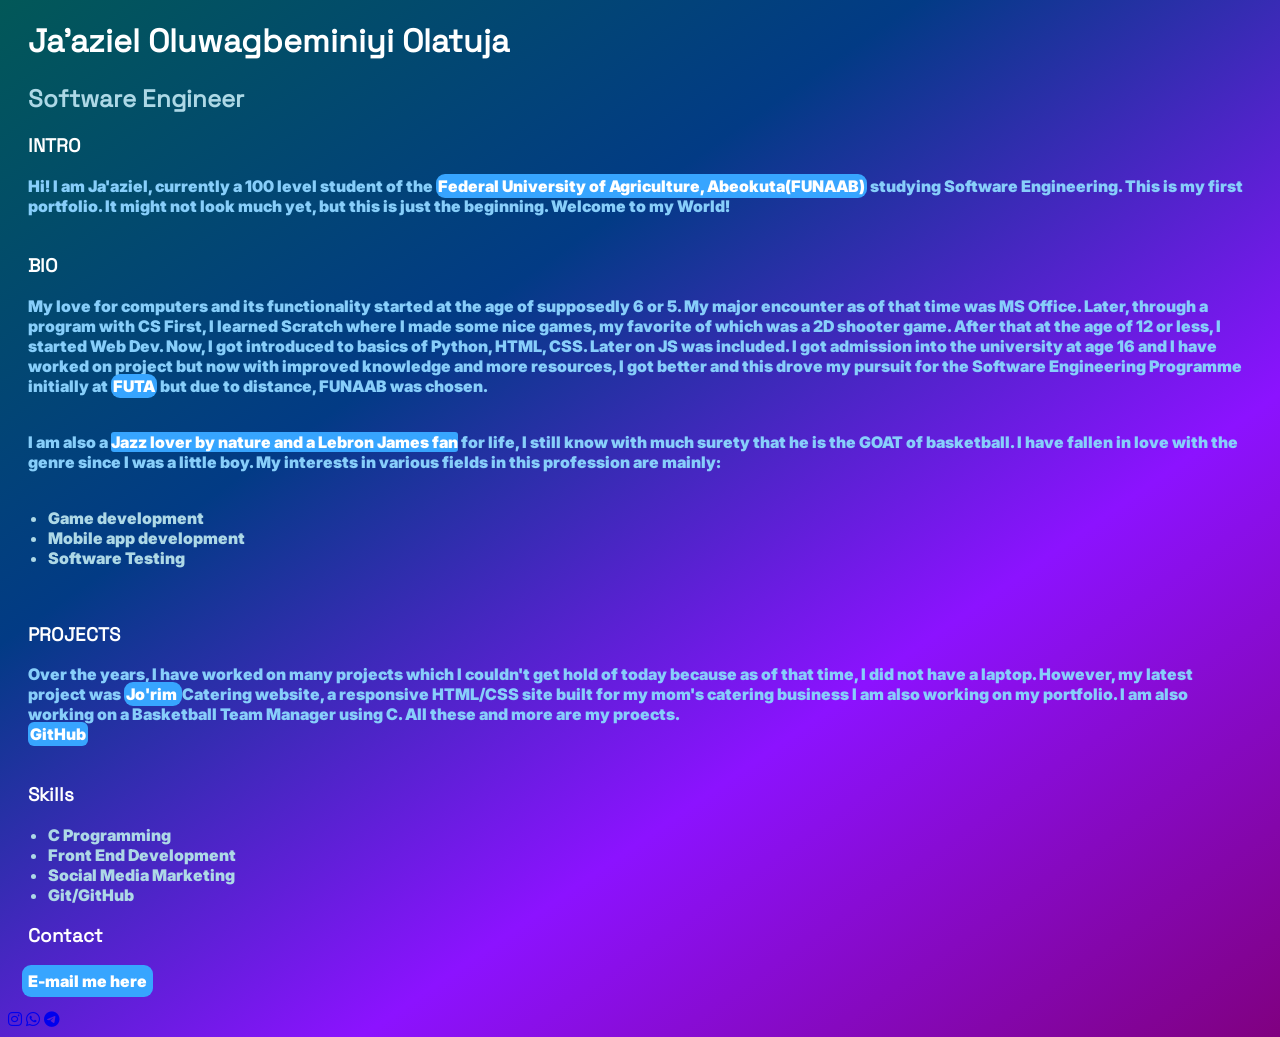
==== index.html @ e184168f "Update index.html" ====
<!doctype html>
<html lang="en">
  <head>
    <meta charset="UTF-8" />
    <meta name="viewport" content="width=device-width, initial-scale=1.0" />
    <title>My Portfolio.</title>
    <link rel="stylesheet" href="style.css" />
    <link rel="stylesheet" href="https://cdnjs.cloudflare.com/ajax/libs/font-awesome/6.5.1/css/all.min.css" />
  </head>
  <body>
    <h1>Ja'aziel Oluwagbeminiyi Olatuja</h1>
    <h2>Software Engineer</h2>
    <h3>INTRO</h3>
    <p>
      Hi! I am Ja'aziel, currently a 100 level student of the <a class="link" href="https://funaab.edu.ng" >Federal University
      of Agriculture, Abeokuta(FUNAAB)</a> studying Software Engineering. This is my first portfolio. 
      It might not look much yet, but this is just the beginning. Welcome to my World!
    </p>
    <h3>BIO</h3>
    <p>My love for computers and its functionality started at the age of supposedly 6 or 5. My major encounter as of that time was MS Office.
        Later, through a program with CS First, I learned Scratch where I made some nice games, my favorite of which was a 2D shooter game. After that at the age of 12 or less, I started Web Dev.
        Now, I got introduced to basics of Python, HTML, CSS. Later on JS was included. I got admission into the university at age 16 and I have worked on project but now with improved knowledge and more resources,
        I got better and this drove my pursuit for the Software Engineering Programme initially at <a class="link" href="https://futa.edu.ng">FUTA</a> but due to distance, FUNAAB was chosen.
    </p><p> I am also a <mark class="highlight">Jazz lover by nature and a Lebron James fan</mark> for life, I still know with much surety that he is the GOAT of basketball. I have fallen in love with the genre since I was a little boy. My interests in various fields in this profession are mainly:
        <ul>
            <li>Game development</li>
            <li>Mobile app development</li>
            <li>Software Testing</li>
        </ul>
    </p>
    <h3>PROJECTS</h3>
    <p>Over the years, I have worked on many projects which I couldn't get hold of today because as of that time, I did not have a laptop.
        However, my latest project was <a class="link" href="https://chinazum101.github.io/jorim-website/jorimhome.html">Jo'rim </a> Catering website, a responsive HTML/CSS site built for my mom's catering business I am also working on my 
        portfolio. I am also working on a Basketball Team Manager using C. All these and more are my proects.
            <br>  <a class="git" href="https://github.com/Chinazum101/">GitHub</a>

      </p>
    <h3>Skills</h3>
    <ul>
        <li>C Programming</li>
        <li>Front End Development</li>
        <li>Social Media Marketing</li>
        <li>Git/GitHub</li>
    </ul>
    <h3>Contact</h3>
      <button class="contact" onclick="window.location.href='mailto:olatujauyi10909@gmail.com?subject=Contact'">E-mail me here</button>
    <div class="socials">
      <a href="https://instagram.com/the_verdict0909" target="_blank" aria-label="Instagram">
        <i class="fab fa-instagram"></i></a>
        <a href="https://wa.me/2349157883306" target="_blank" aria-label="WhatsApp">
        <i class="fab fa-whatsapp"></i></a>
        <a href="https://t.me/Jazz_Man101" target="_blank" aria-label="Telegram">
        <i class="fab fa-telegram"></i></a>
        </div>
    </body>
  <script src="script.js"></script>
</html>
---- style.css ----
@font-face {
            font-family:'Inter Black' ;
            src: url(inter.24pt-black.ttf) format('truetype');
        }
        @font-face {
            font-family: 'Lato Black';
            src: url(Lato-Black.ttf) format('truetype');
        }
        @font-face {
            font-family: 'SpaceGrotesk Regular';
            src: url(SpaceGrotesk-Regular.ttf) format('truetype');
        }
        body{
            background: linear-gradient(145deg,rgb(2, 88, 88),rgb(2, 59, 133),rgb(140, 18, 255),purple);
            background-repeat: no-repeat;
        }
        h1{
            color: white;
            margin-left: 20px;
            font-family: 'SpaceGrotesk Regular', sans-serif;
        }
        h2{
            font-family: 'SpaceGrotesk Regular', sans-serif;
            margin-left: 20px;
            color: lightblue;
        }
        h3{
            font-family: 'SpaceGrotesk Regular', sans-serif;
            margin-left: 20px;
            color: white;
        }
        p{
           color: lightskyblue;
            padding: 0px 20px 20px 20px;
           font-family: 'Inter Black',sans-serif;
        }
        .link{
            text-decoration: none;
            color: white;
            background-color: rgb(55, 165, 255);
            border-radius: 9px;
            padding: 2px;
        }
        ul{
            color:lightblue;
            font-family: 'Inter Black',sans-serif;
            padding: none;
            margin: none;
        }
        .contact{
            border: none;
            background-color:  rgb(55, 165, 255);
            border-radius: 9px;
            padding: 6px;
            color: white;
            font-family: 'Inter Black',sans-serif;
            margin: 0px 0px 14px 14px;
            font-size: 12pt;
        }
        .highlight{
            background-color:  rgb(55, 165, 255);
            color: white;
            border-radius: 3px;
        }
        .git{
            text-decoration: none;
            background-color:  rgb(55, 165, 255);
            color: white;
            border-radius: 6px;
            font-family: 'Inter Black',sans-serif;
            padding: 2px;
            margin-top: 4px;
        }
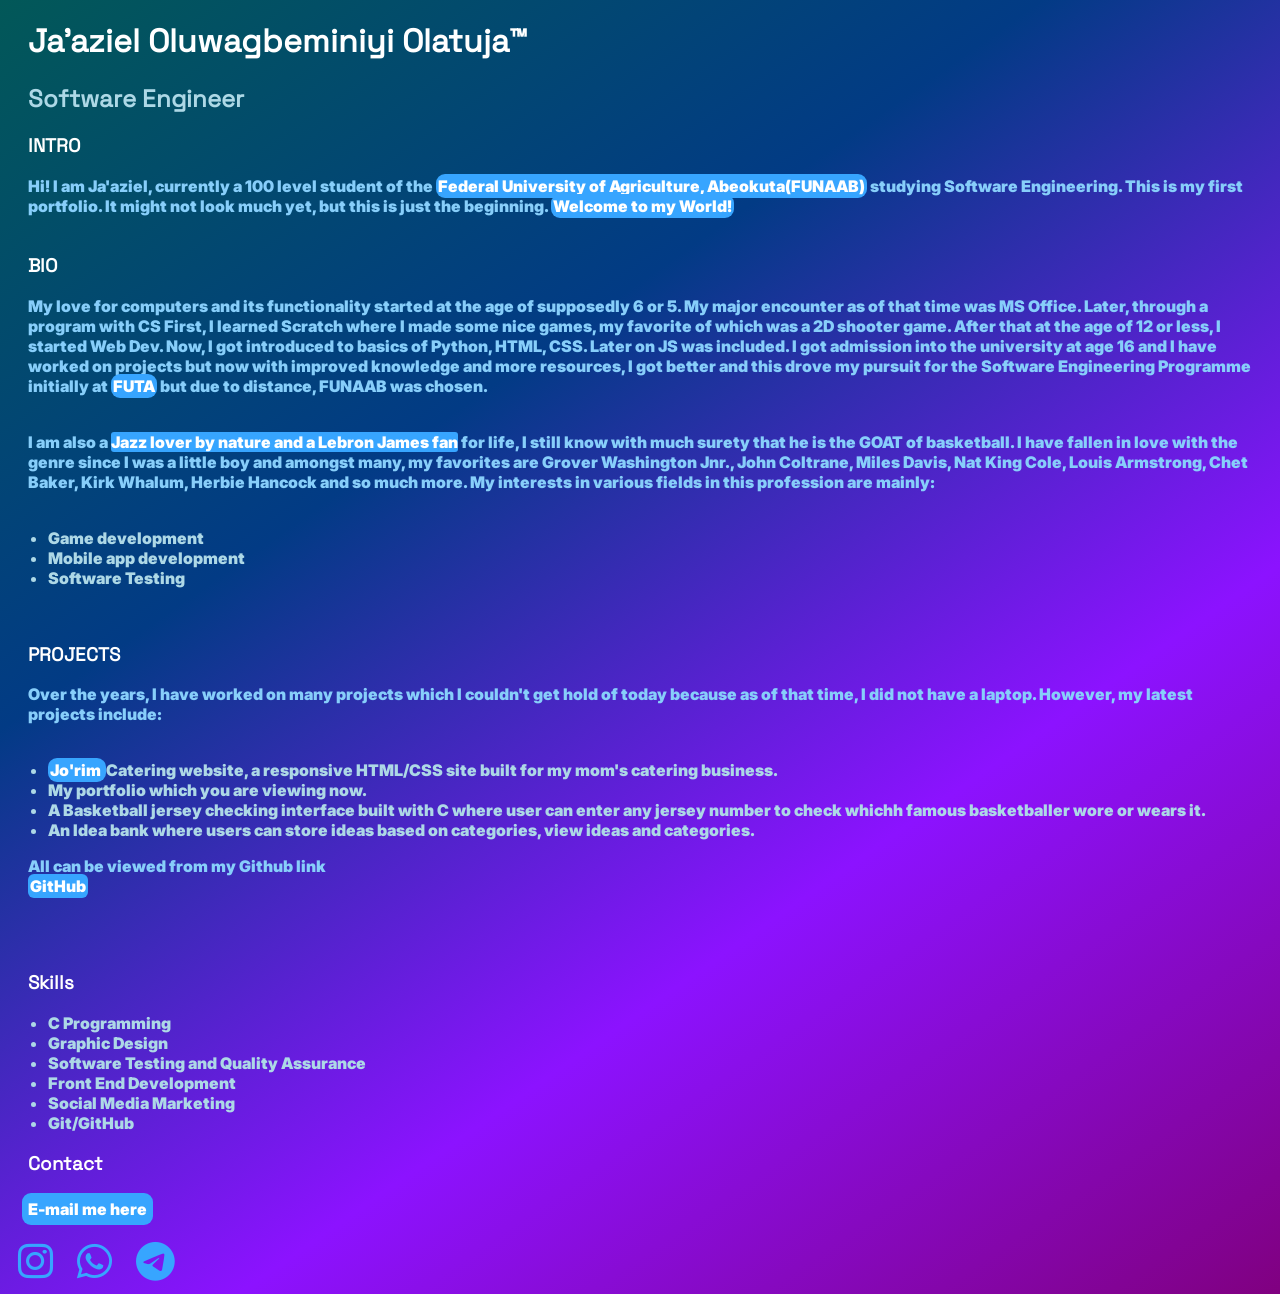
==== commit 5509d6a7: "Revise portfolio details and enhance project list Updated portfolio content, added new projects and " ====
--- a/index.html
+++ b/index.html
@@ -8,20 +8,21 @@
     <link rel="stylesheet" href="https://cdnjs.cloudflare.com/ajax/libs/font-awesome/6.5.1/css/all.min.css" />
   </head>
   <body>
-    <h1>Ja'aziel Oluwagbeminiyi Olatuja</h1>
+    <h1>Ja'aziel Oluwagbeminiyi Olatuja&#8482;</h1>
     <h2>Software Engineer</h2>
     <h3>INTRO</h3>
     <p>
       Hi! I am Ja'aziel, currently a 100 level student of the <a class="link" href="https://funaab.edu.ng" >Federal University
       of Agriculture, Abeokuta(FUNAAB)</a> studying Software Engineering. This is my first portfolio. 
-      It might not look much yet, but this is just the beginning. Welcome to my World!
+      It might not look much yet, but this is just the beginning. <a class="link" href="media.html">Welcome to my World!</a>
     </p>
     <h3>BIO</h3>
     <p>My love for computers and its functionality started at the age of supposedly 6 or 5. My major encounter as of that time was MS Office.
         Later, through a program with CS First, I learned Scratch where I made some nice games, my favorite of which was a 2D shooter game. After that at the age of 12 or less, I started Web Dev.
-        Now, I got introduced to basics of Python, HTML, CSS. Later on JS was included. I got admission into the university at age 16 and I have worked on project but now with improved knowledge and more resources,
+        Now, I got introduced to basics of Python, HTML, CSS. Later on JS was included. I got admission into the university at age 16 and I have worked on projects but now with improved knowledge and more resources,
         I got better and this drove my pursuit for the Software Engineering Programme initially at <a class="link" href="https://futa.edu.ng">FUTA</a> but due to distance, FUNAAB was chosen.
-    </p><p> I am also a <mark class="highlight">Jazz lover by nature and a Lebron James fan</mark> for life, I still know with much surety that he is the GOAT of basketball. I have fallen in love with the genre since I was a little boy. My interests in various fields in this profession are mainly:
+    </p><p> I am also a <mark class="highlight">Jazz lover by nature and a Lebron James fan</mark> for life, I still know with much surety that he is the GOAT of basketball. I have fallen in love with the genre since I was a little boy
+      and amongst many, my favorites are Grover Washington Jnr., John Coltrane, Miles Davis, Nat King Cole, Louis Armstrong, Chet Baker, Kirk Whalum, Herbie Hancock and so much more. My interests in various fields in this profession are mainly:
         <ul>
             <li>Game development</li>
             <li>Mobile app development</li>
@@ -30,14 +31,20 @@
     </p>
     <h3>PROJECTS</h3>
     <p>Over the years, I have worked on many projects which I couldn't get hold of today because as of that time, I did not have a laptop.
-        However, my latest project was <a class="link" href="https://chinazum101.github.io/jorim-website/jorimhome.html">Jo'rim </a> Catering website, a responsive HTML/CSS site built for my mom's catering business I am also working on my 
-        portfolio. I am also working on a Basketball Team Manager using C. All these and more are my proects.
-            <br>  <a class="git" href="https://github.com/Chinazum101/">GitHub</a>
+        However, my latest projects include: <ul>
+          <li><a class="link" href="https://chinazum101.github.io/jorim-website/jorimhome.html">Jo'rim </a> Catering website, a responsive HTML/CSS site built for my mom's catering business.</li>
+          <li>My portfolio which you are viewing now.</li>
+          <li>A Basketball jersey checking interface built with C where user can enter any jersey number to check whichh famous basketballer wore or wears it.</li>
+          <li>An Idea bank where users can store ideas based on categories, view ideas and categories.</li>
+        </ul> 
+            <p>All can be viewed from my Github link <br>  <a class="git" href="https://github.com/Chinazum101/">GitHub</a></p>
 
       </p>
     <h3>Skills</h3>
     <ul>
         <li>C Programming</li>
+        <li>Graphic Design</li>
+        <li>Software Testing and Quality Assurance</li>
         <li>Front End Development</li>
         <li>Social Media Marketing</li>
         <li>Git/GitHub</li>
@@ -45,7 +52,7 @@
     <h3>Contact</h3>
       <button class="contact" onclick="window.location.href='mailto:olatujauyi10909@gmail.com?subject=Contact'">E-mail me here</button>
     <div class="socials">
-      <a href="https://instagram.com/the_verdict0909" target="_blank" aria-label="Instagram">
+      <a href="https://instagram.com/ja_10909" target="_blank" aria-label="Instagram">
         <i class="fab fa-instagram"></i></a>
         <a href="https://wa.me/2349157883306" target="_blank" aria-label="WhatsApp">
         <i class="fab fa-whatsapp"></i></a>
--- a/style.css
+++ b/style.css
@@ -71,3 +71,10 @@
             padding: 2px;
             margin-top: 4px;
         }
+        .socials a{
+            font-size: 30pt;
+            margin: 0 10px;
+            color:inherit;
+            text-decoration: none;
+            color:rgb(55, 165, 255);
+                }
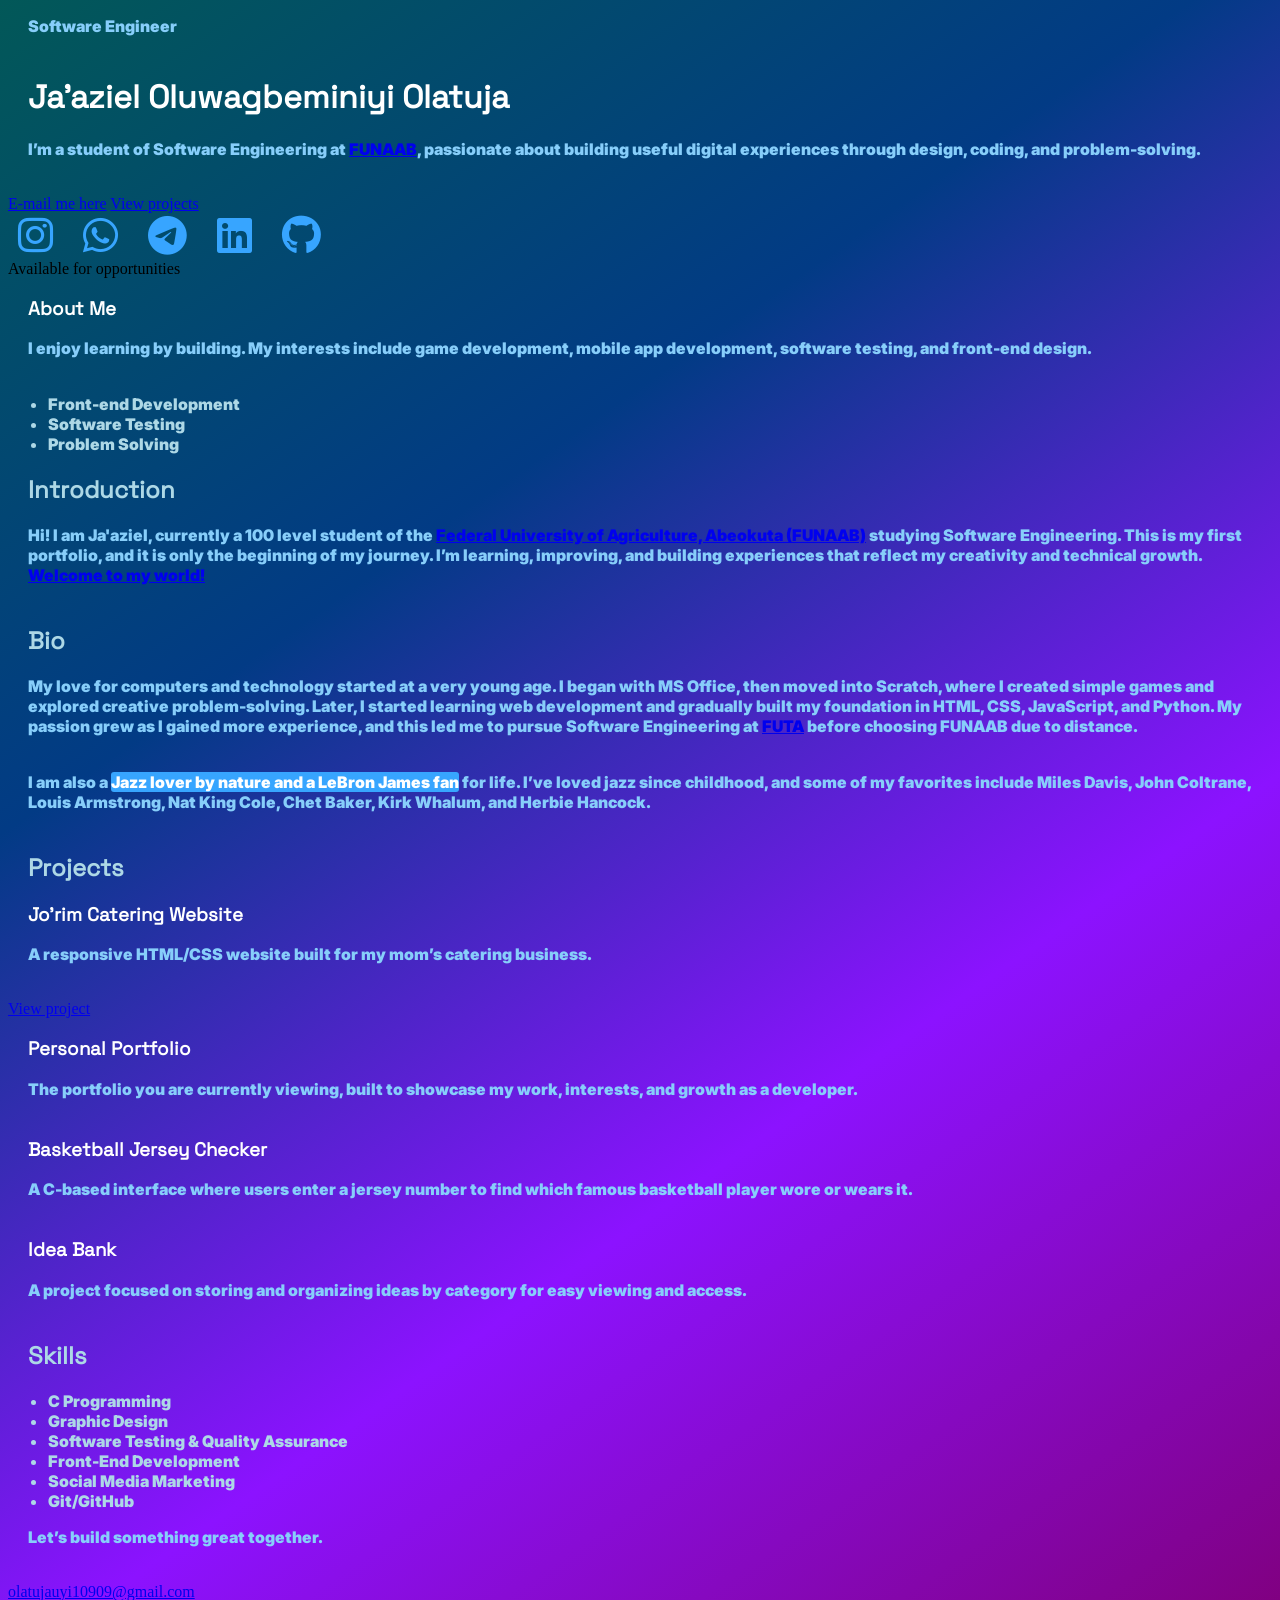
==== commit 88d4d726: "Revamp portfolio structure and content Updated the portfolio layout and content for better presentat" ====
--- a/index.html
+++ b/index.html
@@ -3,62 +3,170 @@
   <head>
     <meta charset="UTF-8" />
     <meta name="viewport" content="width=device-width, initial-scale=1.0" />
-    <title>My Portfolio.</title>
+    <title>Ja'aziel Olatuja | Software Engineer</title>
+    <meta
+      name="description"
+      content="Portfolio of Ja'aziel Oluwagbeminiyi Olatuja, Software Engineer."
+    />
     <link rel="stylesheet" href="style.css" />
-    <link rel="stylesheet" href="https://cdnjs.cloudflare.com/ajax/libs/font-awesome/6.5.1/css/all.min.css" />
+    <link
+      rel="stylesheet"
+      href="https://cdnjs.cloudflare.com/ajax/libs/font-awesome/6.5.1/css/all.min.css"
+    />
   </head>
   <body>
-    <h1>Ja'aziel Oluwagbeminiyi Olatuja&#8482;</h1>
-    <h2>Software Engineer</h2>
-    <h3>INTRO</h3>
-    <p>
-      Hi! I am Ja'aziel, currently a 100 level student of the <a class="link" href="https://funaab.edu.ng" >Federal University
-      of Agriculture, Abeokuta(FUNAAB)</a> studying Software Engineering. This is my first portfolio. 
-      It might not look much yet, but this is just the beginning. <a class="link" href="media.html">Welcome to my World!</a>
-    </p>
-    <h3>BIO</h3>
-    <p>My love for computers and its functionality started at the age of supposedly 6 or 5. My major encounter as of that time was MS Office.
-        Later, through a program with CS First, I learned Scratch where I made some nice games, my favorite of which was a 2D shooter game. After that at the age of 12 or less, I started Web Dev.
-        Now, I got introduced to basics of Python, HTML, CSS. Later on JS was included. I got admission into the university at age 16 and I have worked on projects but now with improved knowledge and more resources,
-        I got better and this drove my pursuit for the Software Engineering Programme initially at <a class="link" href="https://futa.edu.ng">FUTA</a> but due to distance, FUNAAB was chosen.
-    </p><p> I am also a <mark class="highlight">Jazz lover by nature and a Lebron James fan</mark> for life, I still know with much surety that he is the GOAT of basketball. I have fallen in love with the genre since I was a little boy
-      and amongst many, my favorites are Grover Washington Jnr., John Coltrane, Miles Davis, Nat King Cole, Louis Armstrong, Chet Baker, Kirk Whalum, Herbie Hancock and so much more. My interests in various fields in this profession are mainly:
-        <ul>
-            <li>Game development</li>
-            <li>Mobile app development</li>
+    <header class="hero">
+      <div class="container hero-inner">
+        <div class="hero-text">
+          <p class="eyebrow">Software Engineer</p>
+          <h1>Ja'aziel Oluwagbeminiyi Olatuja</h1>
+          <p class="intro">
+            I’m a student of Software Engineering at
+            <a class="inline-link" href="https://funaab.edu.ng" target="_blank"
+              >FUNAAB</a
+            >, passionate about building useful digital experiences through design,
+            coding, and problem-solving.
+          </p>
+
+          <div class="cta">
+            <a
+              class="btn btn-primary"
+              href="mailto:olatujauyi10909@gmail.com?subject=Contact"
+              >E-mail me here</a
+            >
+            <a class="btn btn-secondary" href="#projects">View projects</a>
+          </div>
+
+          <div class="socials">
+            <a href="https://instagram.com/ja_10909" target="_blank" aria-label="Instagram">
+              <i class="fab fa-instagram"></i>
+            </a>
+            <a href="https://wa.me/2349157883306" target="_blank" aria-label="WhatsApp">
+              <i class="fab fa-whatsapp"></i>
+            </a>
+            <a href="https://t.me/Jazz_Man101" target="_blank" aria-label="Telegram">
+              <i class="fab fa-telegram"></i>
+            </a>
+            <a href="https://linkedin.com/in/ja-aziel-olatuja-22b509301" target="_blank" aria-label="LinkedIn">
+              <i class="fab fa-linkedin"></i>
+            </a>
+            <a href="https://github.com/chinazum101/" target="_blank" aria-label="GitHub">
+              <i class="fab fa-github"></i>
+            </a>
+          </div>
+        </div>
+
+        <div class="hero-card">
+          <div class="badge">Available for opportunities</div>
+          <h3>About Me</h3>
+          <p>
+            I enjoy learning by building. My interests include game development,
+            mobile app development, software testing, and front-end design.
+          </p>
+          <ul>
+            <li>Front-end Development</li>
             <li>Software Testing</li>
+            <li>Problem Solving</li>
+          </ul>
+        </div>
+      </div>
+    </header>
+
+    <main class="container">
+      <section class="section">
+        <h2>Introduction</h2>
+        <p>
+          Hi! I am Ja'aziel, currently a 100 level student of the
+          <a class="inline-link" href="https://funaab.edu.ng" target="_blank"
+            >Federal University of Agriculture, Abeokuta (FUNAAB)</a
+          >
+          studying Software Engineering. This is my first portfolio, and it is only
+          the beginning of my journey. I’m learning, improving, and building
+          experiences that reflect my creativity and technical growth.
+          <a class="inline-link" href="media.html">Welcome to my world!</a>
+        </p>
+      </section>
+
+      <section class="section">
+        <h2>Bio</h2>
+        <p>
+          My love for computers and technology started at a very young age. I
+          began with MS Office, then moved into Scratch, where I created simple
+          games and explored creative problem-solving. Later, I started learning
+          web development and gradually built my foundation in HTML, CSS, JavaScript,
+          and Python. My passion grew as I gained more experience, and this led me
+          to pursue Software Engineering at
+          <a class="inline-link" href="https://futa.edu.ng" target="_blank">FUTA</a>
+          before choosing FUNAAB due to distance.
+        </p>
+
+        <p>
+          I am also a
+          <mark class="highlight">Jazz lover by nature and a LeBron James fan</mark>
+          for life. I’ve loved jazz since childhood, and some of my favorites include
+          Miles Davis, John Coltrane, Louis Armstrong, Nat King Cole, Chet Baker,
+          Kirk Whalum, and Herbie Hancock.
+        </p>
+      </section>
+
+      <section id="projects" class="section">
+        <h2>Projects</h2>
+
+        <div class="projects">
+          <article class="project-card">
+            <h3>Jo'rim Catering Website</h3>
+            <p>
+              A responsive HTML/CSS website built for my mom’s catering business.
+            </p>
+            <a class="project-link" href="https://chinazum101.github.io/jorim-website/jorimhome.html" target="_blank">
+              View project
+            </a>
+          </article>
+
+          <article class="project-card">
+            <h3>Personal Portfolio</h3>
+            <p>
+              The portfolio you are currently viewing, built to showcase my work,
+              interests, and growth as a developer.
+            </p>
+          </article>
+
+          <article class="project-card">
+            <h3>Basketball Jersey Checker</h3>
+            <p>
+              A C-based interface where users enter a jersey number to find which
+              famous basketball player wore or wears it.
+            </p>
+          </article>
+
+          <article class="project-card">
+            <h3>Idea Bank</h3>
+            <p>
+              A project focused on storing and organizing ideas by category for easy
+              viewing and access.
+            </p>
+          </article>
+        </div>
+      </section>
+
+      <section class="section">
+        <h2>Skills</h2>
+        <ul class="skills">
+          <li>C Programming</li>
+          <li>Graphic Design</li>
+          <li>Software Testing & Quality Assurance</li>
+          <li>Front-End Development</li>
+          <li>Social Media Marketing</li>
+          <li>Git/GitHub</li>
         </ul>
-    </p>
-    <h3>PROJECTS</h3>
-    <p>Over the years, I have worked on many projects which I couldn't get hold of today because as of that time, I did not have a laptop.
-        However, my latest projects include: <ul>
-          <li><a class="link" href="https://chinazum101.github.io/jorim-website/jorimhome.html">Jo'rim </a> Catering website, a responsive HTML/CSS site built for my mom's catering business.</li>
-          <li>My portfolio which you are viewing now.</li>
-          <li>A Basketball jersey checking interface built with C where user can enter any jersey number to check whichh famous basketballer wore or wears it.</li>
-          <li>An Idea bank where users can store ideas based on categories, view ideas and categories.</li>
-        </ul> 
-            <p>All can be viewed from my Github link <br>  <a class="git" href="https://github.com/Chinazum101/">GitHub</a></p>
+      </section>
+    </main>
 
-      </p>
-    <h3>Skills</h3>
-    <ul>
-        <li>C Programming</li>
-        <li>Graphic Design</li>
-        <li>Software Testing and Quality Assurance</li>
-        <li>Front End Development</li>
-        <li>Social Media Marketing</li>
-        <li>Git/GitHub</li>
-    </ul>
-    <h3>Contact</h3>
-      <button class="contact" onclick="window.location.href='mailto:olatujauyi10909@gmail.com?subject=Contact'">E-mail me here</button>
-    <div class="socials">
-      <a href="https://instagram.com/ja_10909" target="_blank" aria-label="Instagram">
-        <i class="fab fa-instagram"></i></a>
-        <a href="https://wa.me/2349157883306" target="_blank" aria-label="WhatsApp">
-        <i class="fab fa-whatsapp"></i></a>
-        <a href="https://t.me/Jazz_Man101" target="_blank" aria-label="Telegram">
-        <i class="fab fa-telegram"></i></a>
-        </div>
-    </body>
-  <script src="script.js"></script>
+    <footer class="footer">
+      <p>Let’s build something great together.</p>
+      <a href="mailto:olatujauyi10909@gmail.com?subject=Contact">olatujauyi10909@gmail.com</a>
+    </footer>
+
+    <script src="script.js"></script>
+  </body>
 </html>
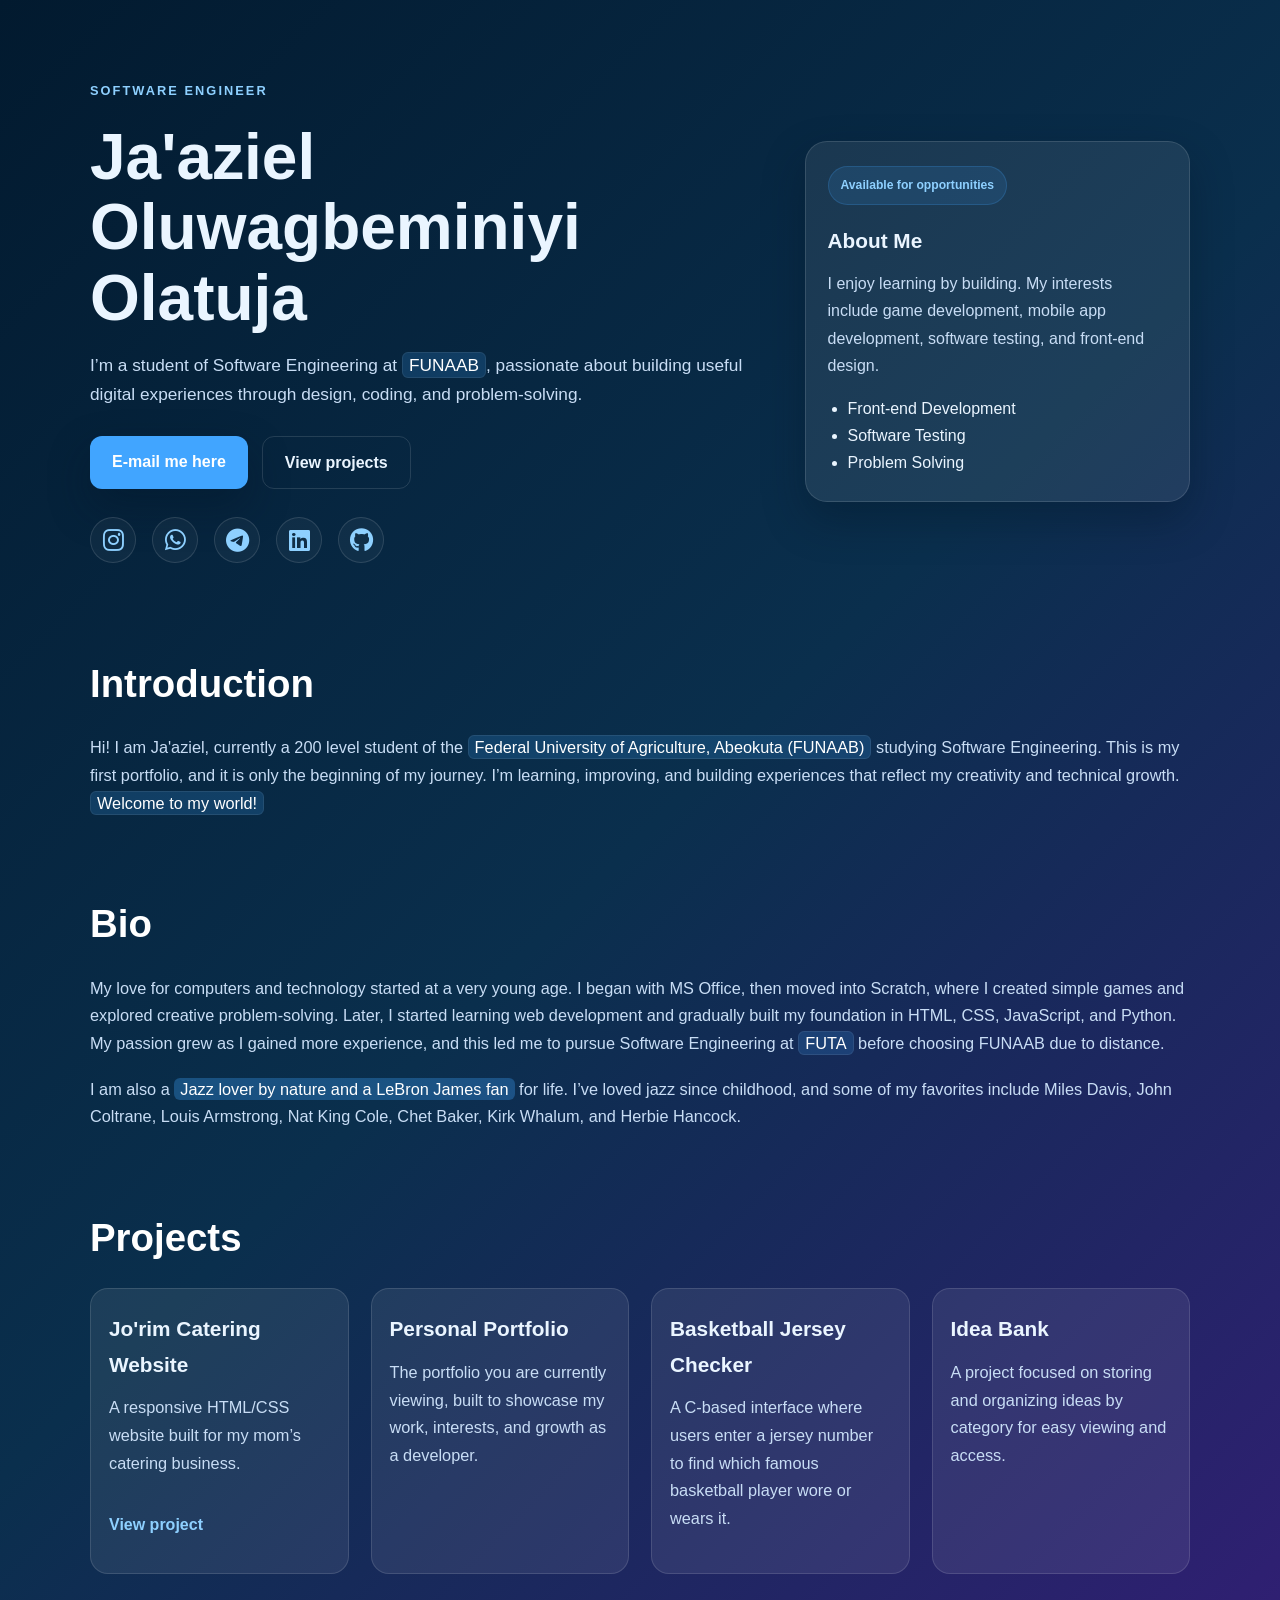
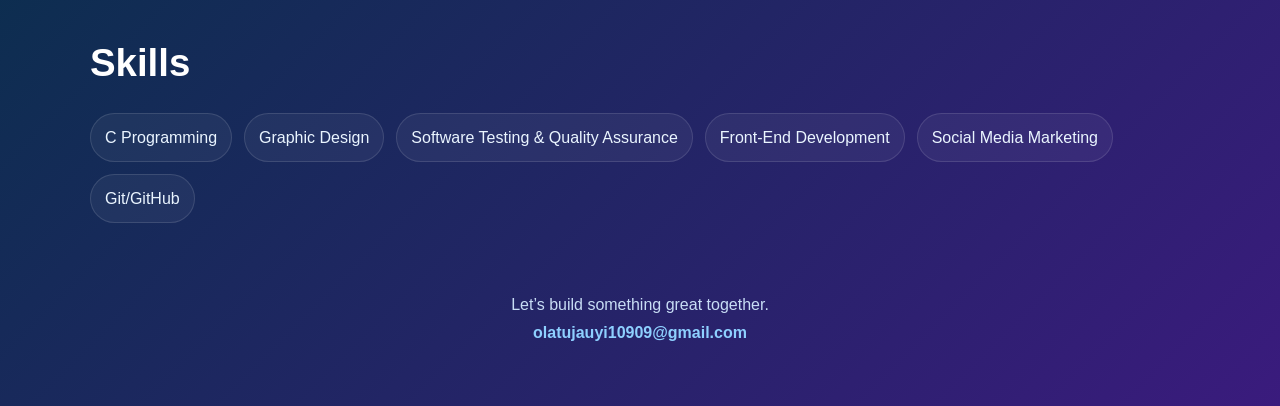
==== commit 591dd675: "Fix HTML formatting and update content" ====
--- a/index.html
+++ b/index.html
@@ -76,7 +76,7 @@
       <section class="section">
         <h2>Introduction</h2>
         <p>
-          Hi! I am Ja'aziel, currently a 100 level student of the
+          Hi! I am Ja'aziel, currently a 200 level student of the
           <a class="inline-link" href="https://funaab.edu.ng" target="_blank"
             >Federal University of Agriculture, Abeokuta (FUNAAB)</a
           >
--- a/style.css
+++ b/style.css
@@ -1,80 +1,276 @@
-        @font-face {
-            font-family:'Inter Black' ;
-            src: url(inter.24pt-black.ttf) format('truetype');
-        }
-        @font-face {
-            font-family: 'Lato Black';
-            src: url(Lato-Black.ttf) format('truetype');
-        }
-        @font-face {
-            font-family: 'SpaceGrotesk Regular';
-            src: url(SpaceGrotesk-Regular.ttf) format('truetype');
-        }
-        body{
-            background: linear-gradient(145deg,rgb(2, 88, 88),rgb(2, 59, 133),rgb(140, 18, 255),purple);
-            background-repeat: no-repeat;
-        }
-        h1{
-            color: white;
-            margin-left: 20px;
-            font-family: 'SpaceGrotesk Regular', sans-serif;
-        }
-        h2{
-            font-family: 'SpaceGrotesk Regular', sans-serif;
-            margin-left: 20px;
-            color: lightblue;
-        }
-        h3{
-            font-family: 'SpaceGrotesk Regular', sans-serif;
-            margin-left: 20px;
-            color: white;
-        }
-        p{
-           color: lightskyblue;
-            padding: 0px 20px 20px 20px;
-           font-family: 'Inter Black',sans-serif;
-        }
-        .link{
-            text-decoration: none;
-            color: white;
-            background-color: rgb(55, 165, 255);
-            border-radius: 9px;
-            padding: 2px;
-        }
-        ul{
-            color:lightblue;
-            font-family: 'Inter Black',sans-serif;
-            padding: none;
-            margin: none;
-        }
-        .contact{
-            border: none;
-            background-color:  rgb(55, 165, 255);
-            border-radius: 9px;
-            padding: 6px;
-            color: white;
-            font-family: 'Inter Black',sans-serif;
-            margin: 0px 0px 14px 14px;
-            font-size: 12pt;
-        }
-        .highlight{
-            background-color:  rgb(55, 165, 255);
-            color: white;
-            border-radius: 3px;
-        }
-        .git{
-            text-decoration: none;
-            background-color:  rgb(55, 165, 255);
-            color: white;
-            border-radius: 6px;
-            font-family: 'Inter Black',sans-serif;
-            padding: 2px;
-            margin-top: 4px;
-        }
-        .socials a{
-            font-size: 30pt;
-            margin: 0 10px;
-            color:inherit;
-            text-decoration: none;
-            color:rgb(55, 165, 255);
-                }
+* {
+  box-sizing: border-box;
+  margin: 0;
+  padding: 0;
+}
+
+:root {
+  --bg-dark: #071a2d;
+  --bg-mid: #0d2a49;
+  --primary: #41a5ff;
+  --primary-light: #8ed0ff;
+  --text: #eaf5ff;
+  --muted: #c8ddf5;
+  --card: rgba(255, 255, 255, 0.08);
+  --border: rgba(255, 255, 255, 0.12);
+  --shadow: 0 18px 40px rgba(4, 20, 37, 0.35);
+}
+
+html {
+  scroll-behavior: smooth;
+}
+
+body {
+  font-family: "Segoe UI", Tahoma, Geneva, Verdana, sans-serif;
+  background: linear-gradient(135deg, #021a2f, #0a2f4d 45%, #3a1b7d 100%);
+  color: var(--text);
+  line-height: 1.7;
+}
+
+a {
+  color: inherit;
+  text-decoration: none;
+}
+
+.container {
+  width: min(1100px, 90%);
+  margin: 0 auto;
+}
+
+.hero {
+  padding: 80px 0 60px;
+}
+
+.hero-inner {
+  display: grid;
+  grid-template-columns: 1.4fr 0.8fr;
+  align-items: center;
+  gap: 40px;
+}
+
+.eyebrow {
+  color: var(--primary-light);
+  text-transform: uppercase;
+  letter-spacing: 0.16em;
+  font-size: 0.8rem;
+  font-weight: 700;
+  margin-bottom: 20px;
+}
+
+h1 {
+  font-size: clamp(2.2rem, 5vw, 4rem);
+  line-height: 1.1;
+  margin-bottom: 18px;
+}
+
+h2 {
+  font-size: clamp(1.7rem, 3vw, 2.4rem);
+  margin-bottom: 18px;
+  color: #ffffff;
+}
+
+h3 {
+  font-size: 1.3rem;
+  margin-bottom: 12px;
+}
+
+.intro {
+  max-width: 680px;
+  font-size: 1.08rem;
+  color: var(--muted);
+  margin-bottom: 26px;
+}
+
+.inline-link {
+  color: #ffffff;
+  background: rgba(65, 165, 255, 0.18);
+  padding: 2px 6px;
+  border-radius: 6px;
+  border: 1px solid rgba(255, 255, 255, 0.08);
+}
+
+.cta {
+  display: flex;
+  flex-wrap: wrap;
+  gap: 14px;
+  margin-bottom: 28px;
+}
+
+.btn {
+  display: inline-block;
+  padding: 12px 22px;
+  border-radius: 12px;
+  font-weight: 600;
+  transition: 0.25s ease;
+}
+
+.btn-primary {
+  background: var(--primary);
+  color: white;
+  box-shadow: var(--shadow);
+}
+
+.btn-primary:hover {
+  transform: translateY(-2px);
+  background: #2f96ef;
+}
+
+.btn-secondary {
+  background: transparent;
+  color: var(--text);
+  border: 1px solid var(--border);
+}
+
+.btn-secondary:hover {
+  background: rgba(255, 255, 255, 0.06);
+}
+
+.socials {
+  display: flex;
+  flex-wrap: wrap;
+  gap: 16px;
+  align-items: center;
+}
+
+.socials a {
+  width: 46px;
+  height: 46px;
+  display: inline-flex;
+  align-items: center;
+  justify-content: center;
+  font-size: 1.5rem;
+  color: var(--primary-light);
+  background: rgba(255, 255, 255, 0.04);
+  border: 1px solid var(--border);
+  border-radius: 50%;
+  transition: 0.25s ease;
+}
+
+.socials a:hover {
+  transform: translateY(-2px);
+  color: white;
+  border-color: rgba(255, 255, 255, 0.2);
+  background: rgba(65, 165, 255, 0.12);
+}
+
+.hero-card {
+  background: var(--card);
+  border: 1px solid var(--border);
+  border-radius: 22px;
+  padding: 24px 22px;
+  box-shadow: var(--shadow);
+}
+
+.badge {
+  display: inline-block;
+  background: rgba(65, 165, 255, 0.12);
+  color: var(--primary-light);
+  border: 1px solid rgba(65, 165, 255, 0.2);
+  font-size: 0.76rem;
+  font-weight: 700;
+  padding: 8px 12px;
+  border-radius: 999px;
+  margin-bottom: 18px;
+}
+
+.hero-card p,
+.section p,
+.project-card p,
+.footer p {
+  color: var(--muted);
+}
+
+.hero-card ul {
+  margin-top: 16px;
+  padding-left: 20px;
+  color: var(--text);
+}
+
+.section {
+  padding: 28px 0;
+}
+
+.section p {
+  margin-bottom: 18px;
+  font-size: 1.02rem;
+}
+
+.highlight {
+  background: rgba(65, 165, 255, 0.3);
+  color: white;
+  border-radius: 6px;
+  padding: 2px 6px;
+}
+
+.projects {
+  display: grid;
+  grid-template-columns: repeat(auto-fit, minmax(220px, 1fr));
+  gap: 22px;
+  margin-top: 16px;
+}
+
+.project-card {
+  background: var(--card);
+  border: 1px solid var(--border);
+  border-radius: 18px;
+  padding: 22px 18px;
+  transition: 0.25s ease;
+}
+
+.project-card:hover {
+  transform: translateY(-4px);
+  border-color: rgba(255, 255, 255, 0.18);
+}
+
+.project-link {
+  display: inline-block;
+  margin-top: 16px;
+  color: var(--primary-light);
+  font-weight: 700;
+}
+
+.skills {
+  display: flex;
+  flex-wrap: wrap;
+  gap: 12px;
+  list-style: none;
+  margin-top: 10px;
+}
+
+.skills li {
+  background: rgba(255, 255, 255, 0.05);
+  border: 1px solid var(--border);
+  border-radius: 999px;
+  padding: 10px 14px;
+  color: var(--text);
+}
+
+.footer {
+  text-align: center;
+  padding: 40px 20px 60px;
+}
+
+.footer a {
+  color: var(--primary-light);
+  font-weight: 600;
+}
+
+@media (max-width: 768px) {
+  .hero-inner {
+    grid-template-columns: 1fr;
+  }
+
+  .hero {
+    padding-top: 50px;
+  }
+
+  .cta {
+    flex-direction: column;
+    align-items: flex-start;
+  }
+
+  .btn {
+    width: 100%;
+    text-align: center;
+  }
+}
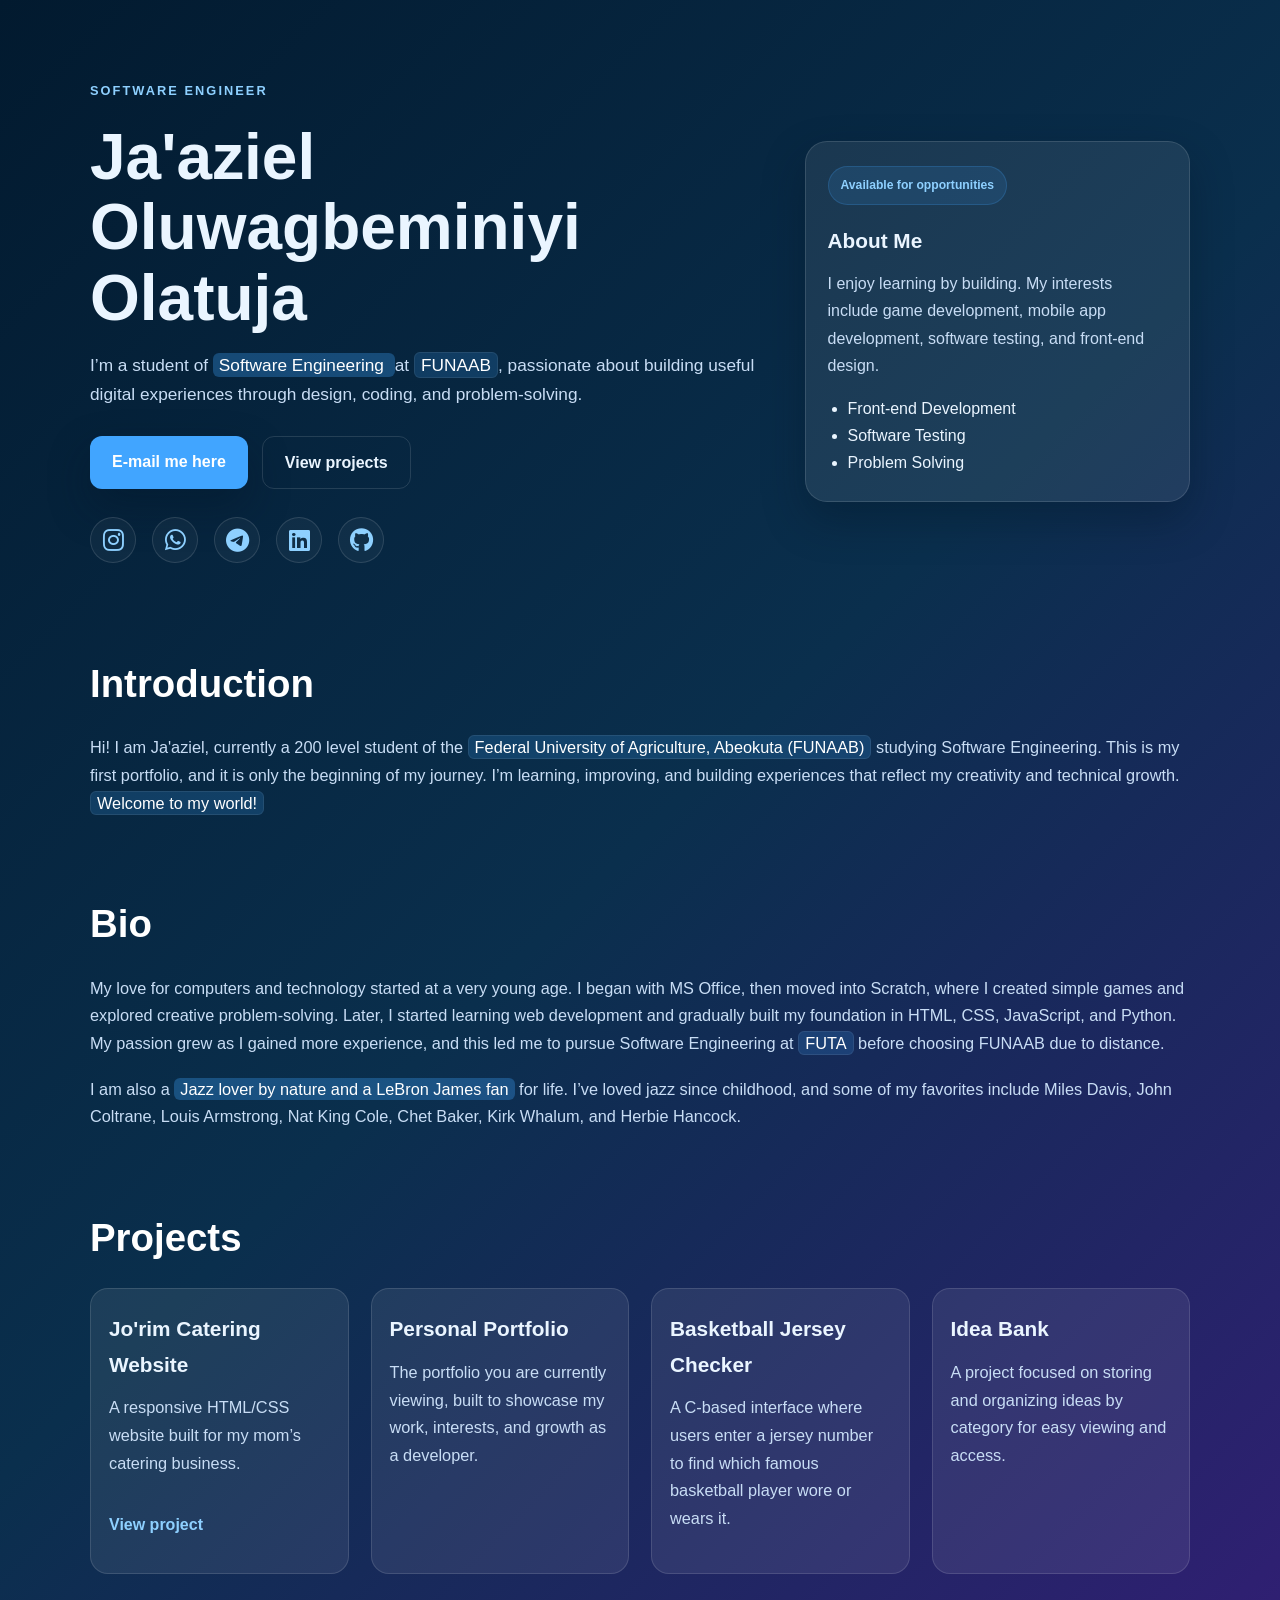
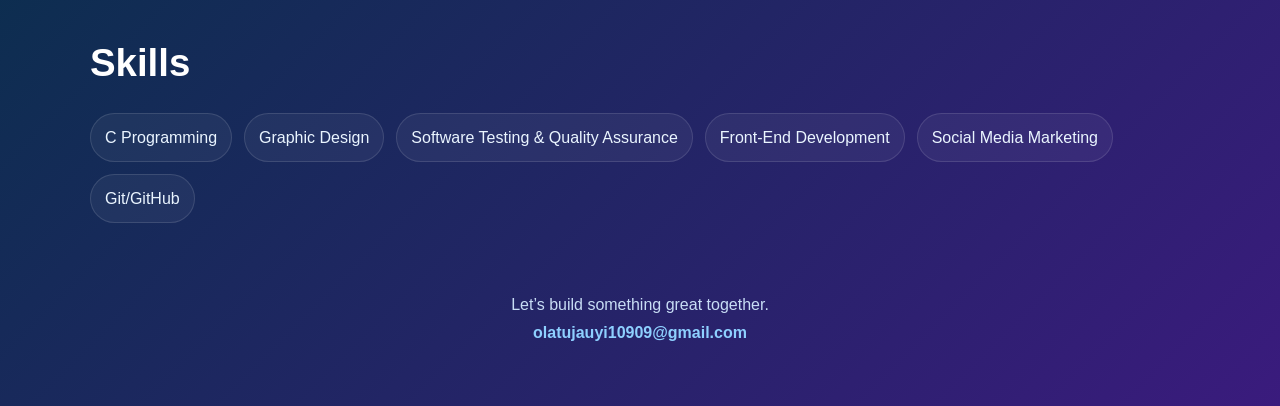
==== commit f2fd9221: "Fix HTML formatting and structure" ====
--- a/index.html
+++ b/index.html
@@ -21,7 +21,7 @@
           <p class="eyebrow">Software Engineer</p>
           <h1>Ja'aziel Oluwagbeminiyi Olatuja</h1>
           <p class="intro">
-            I’m a student of Software Engineering at
+            I’m a student of <mark class="highlight"> Software Engineering </mark> at
             <a class="inline-link" href="https://funaab.edu.ng" target="_blank"
               >FUNAAB</a
             >, passionate about building useful digital experiences through design,
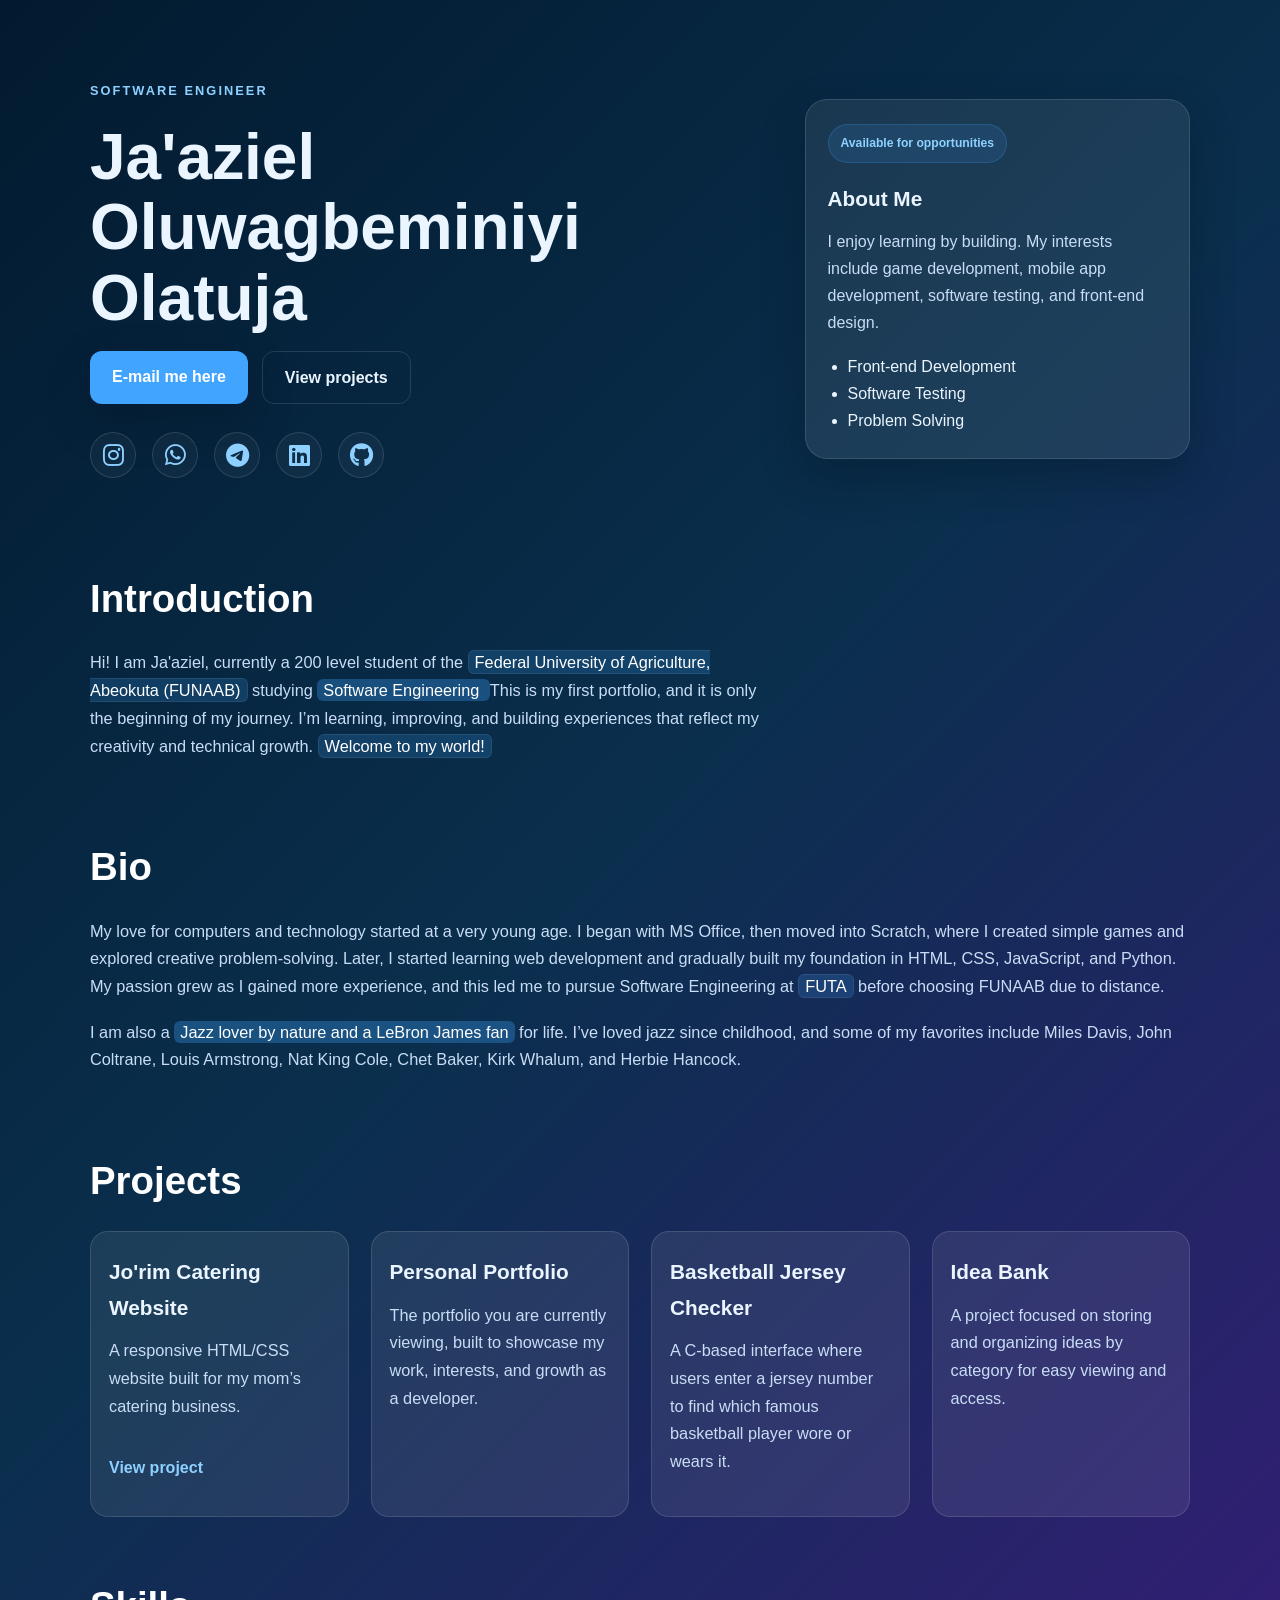
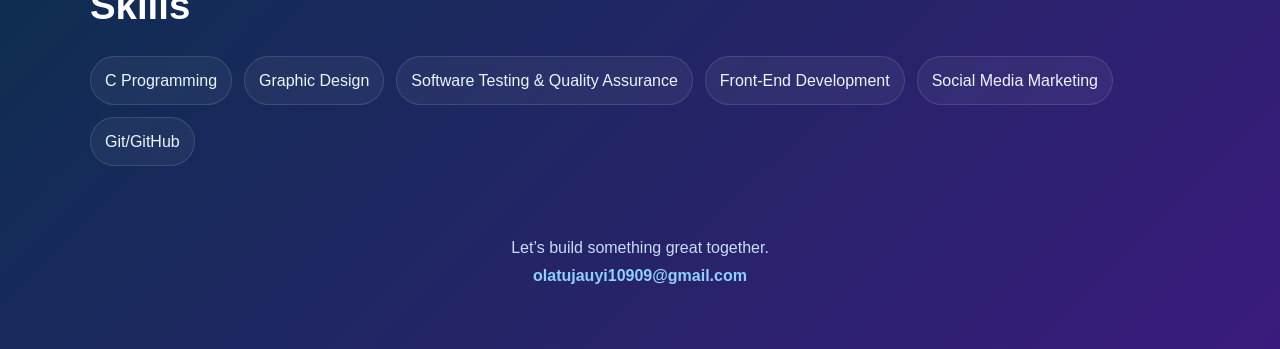
==== commit 45c7c4a5: "Update index.html" ====
--- a/index.html
+++ b/index.html
@@ -20,14 +20,6 @@
         <div class="hero-text">
           <p class="eyebrow">Software Engineer</p>
           <h1>Ja'aziel Oluwagbeminiyi Olatuja</h1>
-          <p class="intro">
-            I’m a student of <mark class="highlight"> Software Engineering </mark> at
-            <a class="inline-link" href="https://funaab.edu.ng" target="_blank"
-              >FUNAAB</a
-            >, passionate about building useful digital experiences through design,
-            coding, and problem-solving.
-          </p>
-
           <div class="cta">
             <a
               class="btn btn-primary"
@@ -75,12 +67,12 @@
     <main class="container">
       <section class="section">
         <h2>Introduction</h2>
-        <p>
+        <p class="intro">
           Hi! I am Ja'aziel, currently a 200 level student of the
           <a class="inline-link" href="https://funaab.edu.ng" target="_blank"
             >Federal University of Agriculture, Abeokuta (FUNAAB)</a
           >
-          studying Software Engineering. This is my first portfolio, and it is only
+          studying <mark class="highlight"> Software Engineering </mark> This is my first portfolio, and it is only
           the beginning of my journey. I’m learning, improving, and building
           experiences that reflect my creativity and technical growth.
           <a class="inline-link" href="media.html">Welcome to my world!</a>
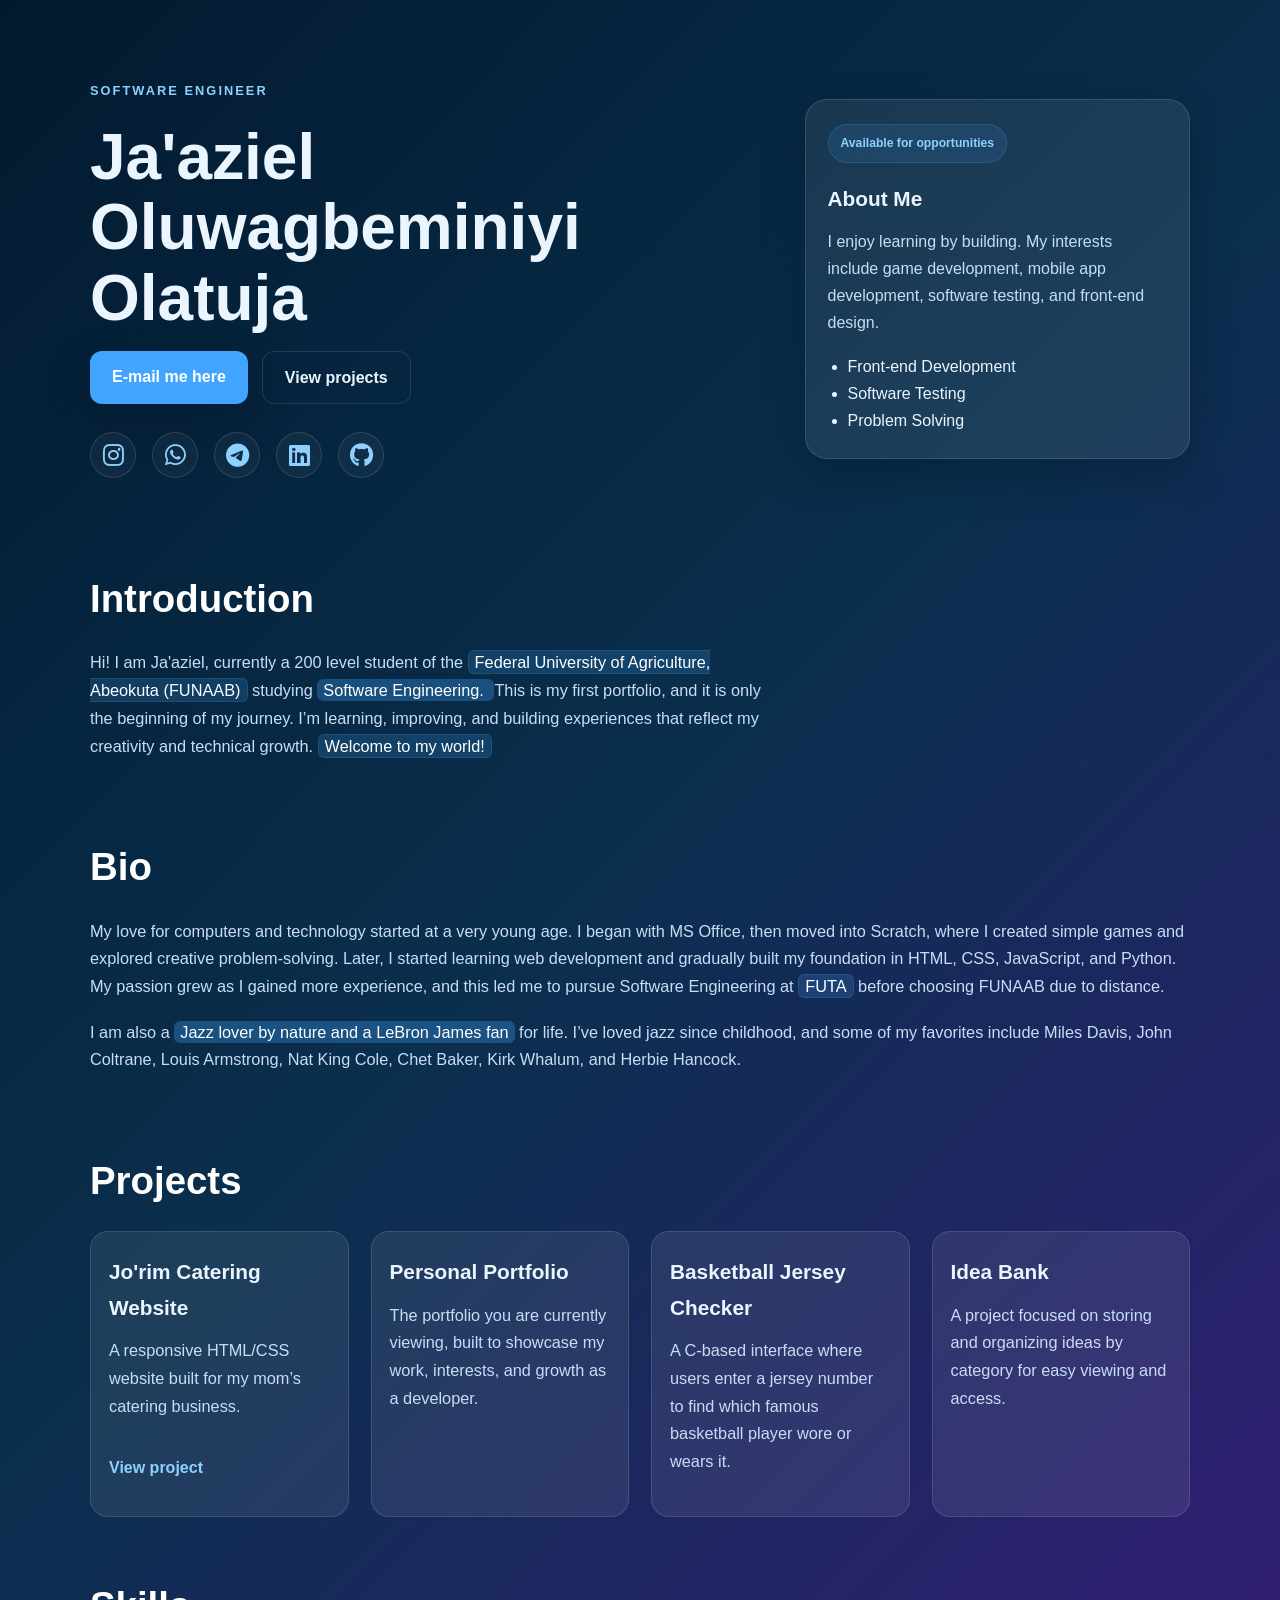
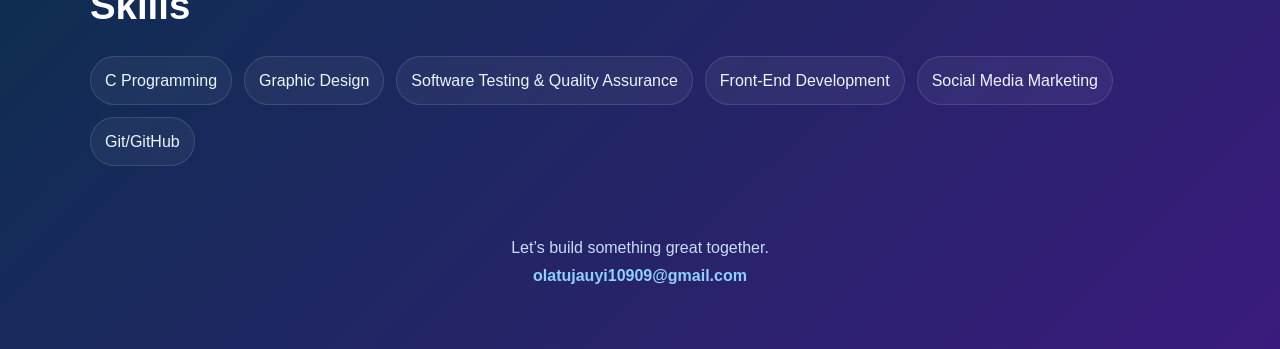
==== commit d50a3a7e: "Fix HTML encoding issues in index.html" ====
--- a/index.html
+++ b/index.html
@@ -72,7 +72,7 @@
           <a class="inline-link" href="https://funaab.edu.ng" target="_blank"
             >Federal University of Agriculture, Abeokuta (FUNAAB)</a
           >
-          studying <mark class="highlight"> Software Engineering </mark> This is my first portfolio, and it is only
+          studying <mark class="highlight"> Software Engineering. </mark> This is my first portfolio, and it is only
           the beginning of my journey. I’m learning, improving, and building
           experiences that reflect my creativity and technical growth.
           <a class="inline-link" href="media.html">Welcome to my world!</a>
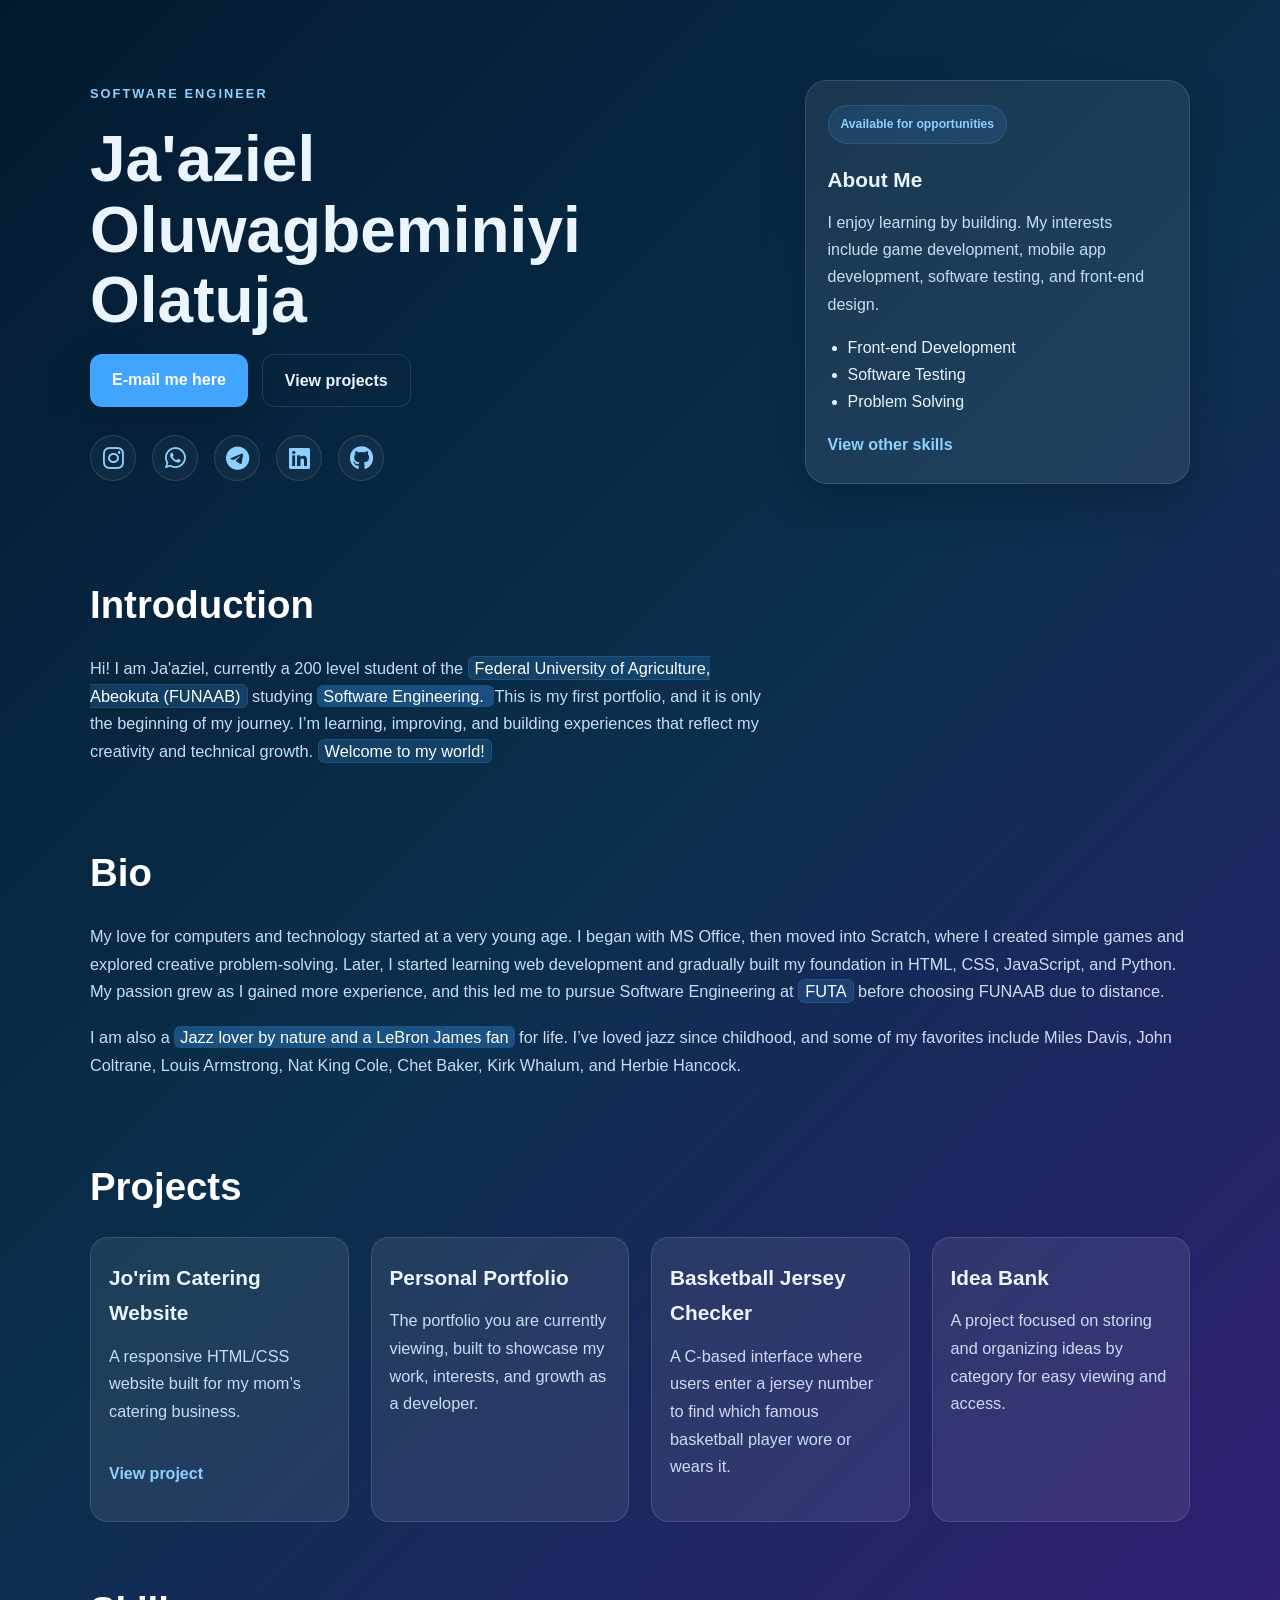
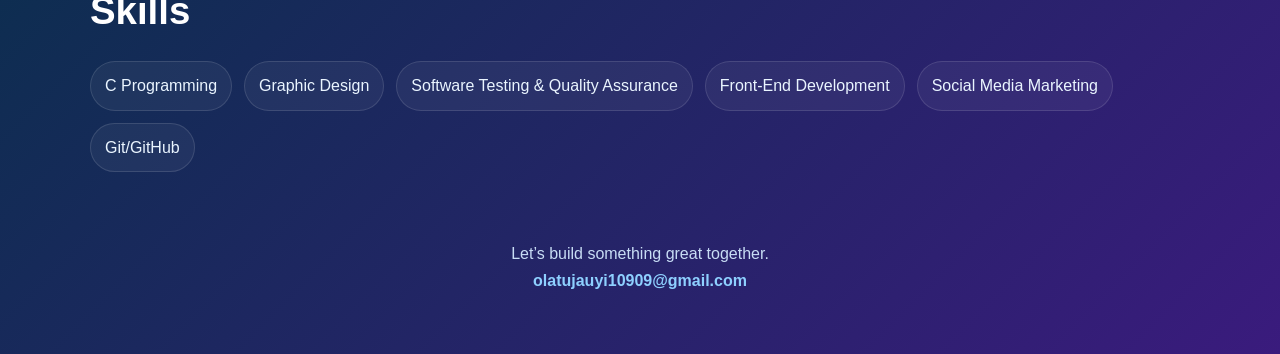
==== commit b5ddcfb0: "Refactor index.html structure and content" ====
--- a/index.html
+++ b/index.html
@@ -30,19 +30,39 @@
           </div>
 
           <div class="socials">
-            <a href="https://instagram.com/ja_10909" target="_blank" aria-label="Instagram">
+            <a
+              href="https://instagram.com/ja_10909"
+              target="_blank"
+              aria-label="Instagram"
+            >
               <i class="fab fa-instagram"></i>
             </a>
-            <a href="https://wa.me/2349157883306" target="_blank" aria-label="WhatsApp">
+            <a
+              href="https://wa.me/2349157883306"
+              target="_blank"
+              aria-label="WhatsApp"
+            >
               <i class="fab fa-whatsapp"></i>
             </a>
-            <a href="https://t.me/Jazz_Man101" target="_blank" aria-label="Telegram">
+            <a
+              href="https://t.me/Jazz_Man101"
+              target="_blank"
+              aria-label="Telegram"
+            >
               <i class="fab fa-telegram"></i>
             </a>
-            <a href="https://linkedin.com/in/ja-aziel-olatuja-22b509301" target="_blank" aria-label="LinkedIn">
+            <a
+              href="https://linkedin.com/in/ja-aziel-olatuja-22b509301"
+              target="_blank"
+              aria-label="LinkedIn"
+            >
               <i class="fab fa-linkedin"></i>
             </a>
-            <a href="https://github.com/chinazum101/" target="_blank" aria-label="GitHub">
+            <a
+              href="https://github.com/chinazum101/"
+              target="_blank"
+              aria-label="GitHub"
+            >
               <i class="fab fa-github"></i>
             </a>
           </div>
@@ -60,6 +80,7 @@
             <li>Software Testing</li>
             <li>Problem Solving</li>
           </ul>
+          <a class="project-link" href="#skills">View other skills</a>
         </div>
       </div>
     </header>
@@ -72,9 +93,10 @@
           <a class="inline-link" href="https://funaab.edu.ng" target="_blank"
             >Federal University of Agriculture, Abeokuta (FUNAAB)</a
           >
-          studying <mark class="highlight"> Software Engineering. </mark> This is my first portfolio, and it is only
-          the beginning of my journey. I’m learning, improving, and building
-          experiences that reflect my creativity and technical growth.
+          studying <mark class="highlight"> Software Engineering. </mark> This
+          is my first portfolio, and it is only the beginning of my journey. I’m
+          learning, improving, and building experiences that reflect my
+          creativity and technical growth.
           <a class="inline-link" href="media.html">Welcome to my world!</a>
         </p>
       </section>
@@ -85,19 +107,23 @@
           My love for computers and technology started at a very young age. I
           began with MS Office, then moved into Scratch, where I created simple
           games and explored creative problem-solving. Later, I started learning
-          web development and gradually built my foundation in HTML, CSS, JavaScript,
-          and Python. My passion grew as I gained more experience, and this led me
-          to pursue Software Engineering at
-          <a class="inline-link" href="https://futa.edu.ng" target="_blank">FUTA</a>
+          web development and gradually built my foundation in HTML, CSS,
+          JavaScript, and Python. My passion grew as I gained more experience,
+          and this led me to pursue Software Engineering at
+          <a class="inline-link" href="https://futa.edu.ng" target="_blank"
+            >FUTA</a
+          >
           before choosing FUNAAB due to distance.
         </p>
 
         <p>
           I am also a
-          <mark class="highlight">Jazz lover by nature and a LeBron James fan</mark>
-          for life. I’ve loved jazz since childhood, and some of my favorites include
-          Miles Davis, John Coltrane, Louis Armstrong, Nat King Cole, Chet Baker,
-          Kirk Whalum, and Herbie Hancock.
+          <mark class="highlight"
+            >Jazz lover by nature and a LeBron James fan</mark
+          >
+          for life. I’ve loved jazz since childhood, and some of my favorites
+          include Miles Davis, John Coltrane, Louis Armstrong, Nat King Cole,
+          Chet Baker, Kirk Whalum, and Herbie Hancock.
         </p>
       </section>
 
@@ -108,9 +134,14 @@
           <article class="project-card">
             <h3>Jo'rim Catering Website</h3>
             <p>
-              A responsive HTML/CSS website built for my mom’s catering business.
+              A responsive HTML/CSS website built for my mom’s catering
+              business.
             </p>
-            <a class="project-link" href="https://chinazum101.github.io/jorim-website/jorimhome.html" target="_blank">
+            <a
+              class="project-link"
+              href="https://chinazum101.github.io/jorim-website/jorimhome.html"
+              target="_blank"
+            >
               View project
             </a>
           </article>
@@ -118,30 +149,30 @@
           <article class="project-card">
             <h3>Personal Portfolio</h3>
             <p>
-              The portfolio you are currently viewing, built to showcase my work,
-              interests, and growth as a developer.
+              The portfolio you are currently viewing, built to showcase my
+              work, interests, and growth as a developer.
             </p>
           </article>
 
           <article class="project-card">
             <h3>Basketball Jersey Checker</h3>
             <p>
-              A C-based interface where users enter a jersey number to find which
-              famous basketball player wore or wears it.
+              A C-based interface where users enter a jersey number to find
+              which famous basketball player wore or wears it.
             </p>
           </article>
 
           <article class="project-card">
             <h3>Idea Bank</h3>
             <p>
-              A project focused on storing and organizing ideas by category for easy
-              viewing and access.
+              A project focused on storing and organizing ideas by category for
+              easy viewing and access.
             </p>
           </article>
         </div>
       </section>
 
-      <section class="section">
+      <section id="skills"  class="section">
         <h2>Skills</h2>
         <ul class="skills">
           <li>C Programming</li>
@@ -156,7 +187,9 @@
 
     <footer class="footer">
       <p>Let’s build something great together.</p>
-      <a href="mailto:olatujauyi10909@gmail.com?subject=Contact">olatujauyi10909@gmail.com</a>
+      <a href="mailto:olatujauyi10909@gmail.com?subject=Contact"
+        >olatujauyi10909@gmail.com</a
+      >
     </footer>
 
     <script src="script.js"></script>
